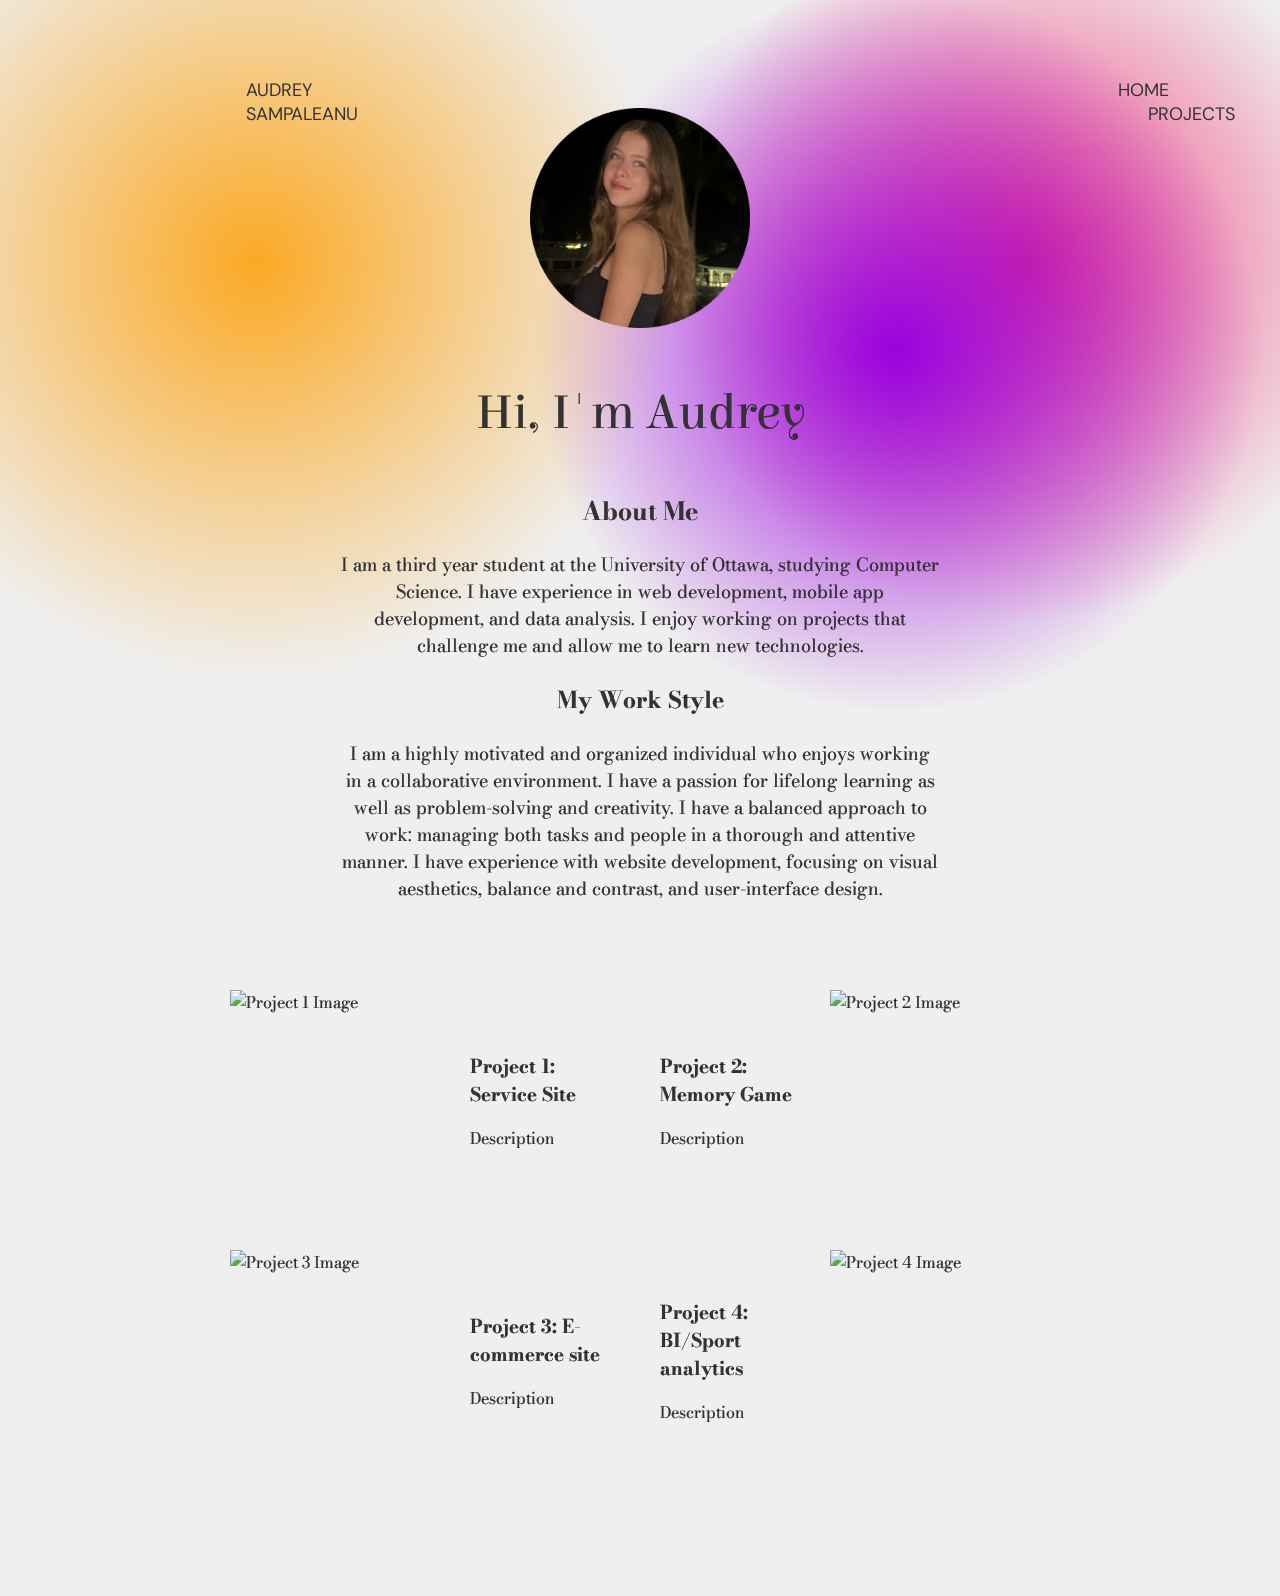
==== index.html @ d6be924e "Initial commit" ====
<!DOCTYPE html>
<html lang="en">
<head>
    <meta charset="UTF-8">
    <meta name="viewport" content="width=device-width, initial-scale=1.0">
    <title>My Portfolio</title>

    <link rel = "stylesheet" href = "./styles.css">
    
   <link rel="preconnect" href="https://fonts.googleapis.com">
<link rel="preconnect" href="https://fonts.gstatic.com" crossorigin>
<link href="https://fonts.googleapis.com/css2?family=DM+Sans:ital,opsz,wght@0,9..40,100..1000;1,9..40,100..1000&display=swap" rel="stylesheet">


<link rel="preconnect" href="https://fonts.googleapis.com">
<link rel="preconnect" href="https://fonts.gstatic.com" crossorigin>
<link href="https://fonts.googleapis.com/css2?family=Bodoni+Moda:ital,opsz,wght@0,6..96,400..900;1,6..96,400..900&display=swap" rel="stylesheet">

<link rel="preconnect" href="https://fonts.googleapis.com">
<link rel="preconnect" href="https://fonts.gstatic.com" crossorigin>
<link href="https://fonts.googleapis.com/css2?family=Elsie:wght@400;900&display=swap" rel="stylesheet">

</head>
<body >
    <header>
        
        <nav aria-label="Main navigation">
            <div class="nav-container">
                <span class="name">AUDREY SAMPALEANU</span>
                <div class="nav-links">
                    <a href="index.html" class = "home-link">HOME </a>
                    <a href = "projects.html" class = "proj-link"> PROJECTS</a>
                </div>
            </div>
        </nav>
        

    </header>


    <main>

    <div class = "welcome">
        <div class = "me">
            <img src = "./IMG_7438-modified.png" alt = "Picture of me" class = "profile-pic" height="220px" width="220px">
        <section>
            <div class = "welcome-text">
            <p style = "font-size: 50px;">Hi, I'm Audrey</p> 
            </div>

            <div class = "about-me" style = "width: 600px;">
            <h2 style="font-size: 25px;">About Me</h2>
            <p style = "font-size: 18px;" >I am a third year student at the University of Ottawa, studying Computer Science. I have experience in web development, mobile app development, and data analysis. I enjoy working on projects that challenge me and allow me to learn new technologies.</p>
            </div>
        </section>

        <section class = "work-style" style = "width: 600px;">
            <h3 style="font-size: 23px;">My Work Style</h3>
            <p style = "font-size: 18px;">I am a highly motivated and organized individual who enjoys working in a collaborative environment. I have a passion for lifelong learning as well as problem-solving and creativity. I have a balanced approach to work: managing both tasks and people in a thorough and attentive manner. I have experience with website development, focusing on visual aesthetics, balance and contrast, and user-interface design. </p>
        </section>

        </section>
      
        </div>

        <div class = "projects"> 

            <div class="project-one">
                <img src = "./imageplaceholder.jpg" alt = "Project 1 Image" class = "project-image" height="220px" width="220px">
                <section style="width: 150px;">
                <h3>Project 1: Service Site</h3>
                <p>Description</p>
                </section>
            </div>

            <div class="project-two">
                <section style="width: 150px;">
                <h3>Project 2: Memory Game </h3>
                <p>Description</p>
                </section>
                <img src = "./imageplaceholder.jpg" alt = "Project 2 Image" class = "project-image" height="220px" width="220px">

            </div>

            <div class="project-three">
                <img src = "./imageplaceholder.jpg" alt = "Project 3 Image" class = "project-image" height="220px" width="220px">
                <section style="width: 150px;">
                <h3>Project 3: E-commerce site </h3>
                <p>Description</p>
                </section>
            </div>

            <div class="project-four">
                <section style="width: 150px;">
                <h3>Project 4: BI/Sport analytics</h3>
                <p>Description</p>
                </section>
                <img src = "./imageplaceholder.jpg" alt = "Project 4 Image" class = "project-image" height="220px" width="220px">

        </div>


    <script src="https://cdn.jsdelivr.net/npm/bootstrap@5.3.8/dist/js/bootstrap.bundle.min.js" integrity="sha384-FKyoEForCGlyvwx9Hj09JcYn3nv7wiPVlz7YYwJrWVcXK/BmnVDxM+D2scQbITxI" crossorigin="anonymous"></script> 

    <footer>
    <p></p>
  </footer>
  
</body>
</html>
---- styles.css ----
html {
background:
radial-gradient(circle at 20% 30%, #fba924 0, transparent 35%),
radial-gradient(circle at 70% 40%, #9902df 0, transparent 35%),
radial-gradient(circle at 80% 30%, #f13a7a 0, transparent 30%),
#efefef;
    background-repeat: no-repeat;
    background-size: cover;
    color: #333;
}

header {
    display: flex;
    position: fixed;
    font-family: "DM Sans", sans-serif;
    height: 80px;
    top: 0;
    width: 100%;
    padding: 20px 60px;
    transition: background 0.3s ease;
    background: transparent;
    align-items: center;

    }

nav {
  display: flex;
  
}

.nav-container {
    position: fixed;
    display: flex;
    gap: 20px;
    margin: 18px;
    vertical-align: middle;
    font-size: 18px;
    
}

.nav-links {
    margin-left: 700px;
}

.me {
    align-items: center;
    text-align: center;
    margin-top: 40px;
}

.name{
    margin-left: 160px;
}

a {
    text-decoration: none;
    color: #333;
    transition: color 0.3s ease;
}

.home-link:hover {
  filter: brightness(250%);
}

.proj-link:hover {
  filter: brightness(250%);
}

.proj-link{
    margin-left: 30px;
}

.welcome-text {
font-family: "Elsie", serif;
  animation: fadeIn 2s forwards; 
  animation-delay: 0s;
}

body {
    overflow-x: hidden;
    overflow-y: auto;
}


main {
    font-family: "Bodoni Moda", serif;
    -webkit-text-stroke-width: 0.2px; 
    -webkit-text-stroke-color: black;
    display: flex;
    flex-direction: column;   
    align-items: center;
    justify-content: center;
    gap: 20px;
    
}

.welcome {
    margin-top: 60px;
    display: flex;
    flex-direction: column;
    align-items: center;
    gap: 20px;
    height: 800px;
    animation: fadeIn 2s forwards; 
    animation-delay: 0s;

}

@keyframes fadeIn {
  0% {
    opacity: 1;
    transform: scale(0.1);
  }
  100% {
    opacity: 1;
    transform: scale(1);  
  }
}


.welcome::-webkit-scrollbar {
  display: none;
}

.projects {
    margin-top: 50px;
    display: grid;
    grid-template-columns: repeat(auto-fit, minmax(300px, 1fr));
    gap: 40px;
    justify-items: center;

}

@keyframes fadeInLeft {
  0% {
    opacity: 0;
    transform: translateX(-50px);
  }
  100% {
    opacity: 1;
    transform: translateX(0); 
  }
}

@keyframes fadeInRight {
  0% {
    opacity: 0;
    transform: translateX(50px);
  }
  100% {
    opacity: 1;
    transform: translateX(0); 
  }
}

.project-one{
    grid-row: 1/2;
    grid-column: 1/2;
    display: flex;
    align-items: center;
    gap: 20px;
    animation-name: fadeInLeft;
    animation-duration: 1s;
    animation-timing-function: ease-out;
    animation-fill-mode: forwards;

    animation-timeline: view();
    animation-range: entry 20% cover 60%;
}

.project-two{
    grid-row: 1/2;
    grid-column: 2/3;
    display: flex;
    align-items: center;
    gap: 20px;
    animation-name: fadeInRight;
    animation-duration: 1s;
    animation-timing-function: ease-out;
    animation-fill-mode: forwards;
    animation-timeline: view();
    animation-range: entry 20% cover 60%;
}

.project-three{
     grid-row: 2/3;
    grid-column: 1/2;
    display: flex;
    align-items: center;
    gap: 20px;
    animation-name: fadeInLeft;
    animation-duration: 1s;
    animation-timing-function: ease-out;
    animation-fill-mode: forwards;

    animation-timeline: view();
    animation-range: entry 20% cover 40%;
}

.project-four{
    grid-row: 2/3;
    grid-column: 2/3;
    display: flex;
    align-items: center;
    gap: 20px;
    animation-name: fadeInRight;
    animation-duration: 1s;
    animation-timing-function: ease-out;
    animation-fill-mode: forwards;

    animation-timeline: view();
    animation-range: entry 20% cover 40%;
}

footer {
    margin-bottom: 70px;
}
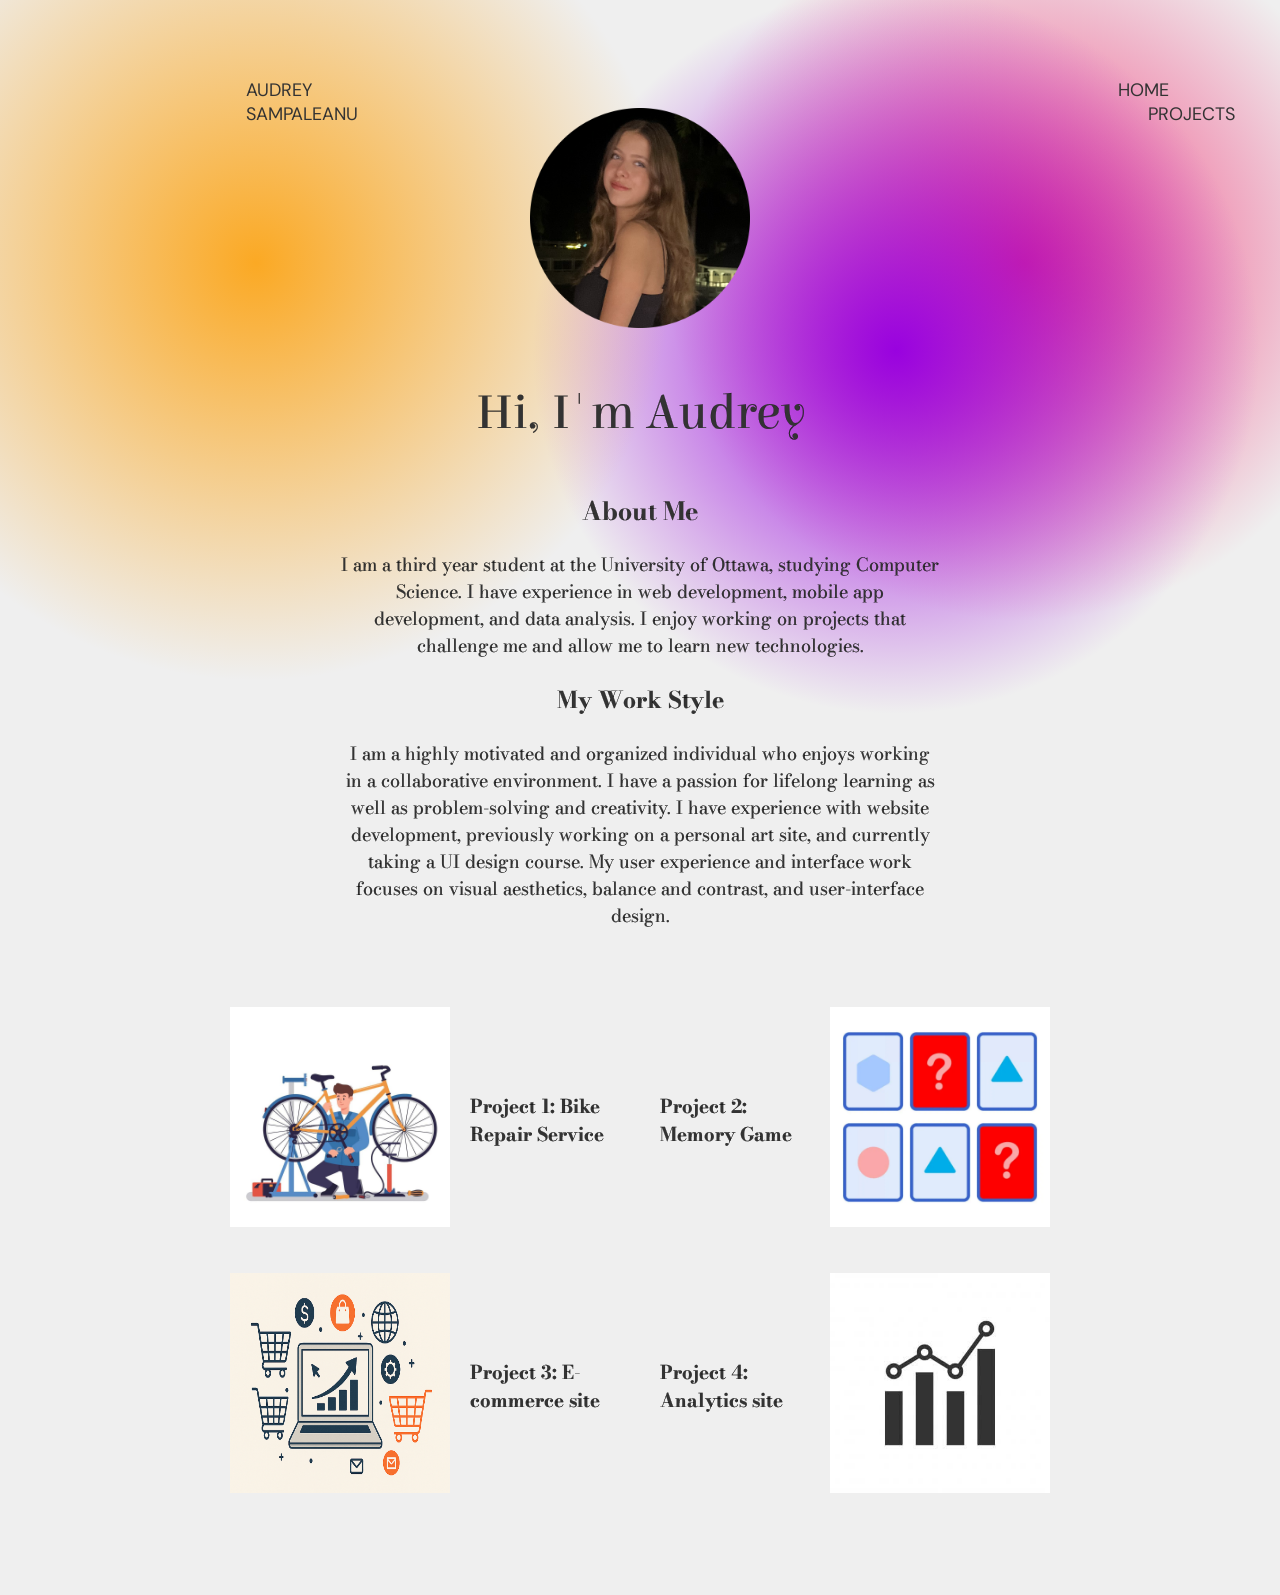
==== commit 14822095: "update 1" ====
--- a/index.html
+++ b/index.html
@@ -42,7 +42,7 @@
 
     <div class = "welcome">
         <div class = "me">
-            <img src = "./IMG_7438-modified.png" alt = "Picture of me" class = "profile-pic" height="220px" width="220px">
+            <img src = "./images/IMG_7438-modified.png" alt = "Picture of me" class = "profile-pic" height="220px" width="220px">
         <section>
             <div class = "welcome-text">
             <p style = "font-size: 50px;">Hi, I'm Audrey</p> 
@@ -56,7 +56,7 @@
 
         <section class = "work-style" style = "width: 600px;">
             <h3 style="font-size: 23px;">My Work Style</h3>
-            <p style = "font-size: 18px;">I am a highly motivated and organized individual who enjoys working in a collaborative environment. I have a passion for lifelong learning as well as problem-solving and creativity. I have a balanced approach to work: managing both tasks and people in a thorough and attentive manner. I have experience with website development, focusing on visual aesthetics, balance and contrast, and user-interface design. </p>
+            <p style = "font-size: 18px;">I am a highly motivated and organized individual who enjoys working in a collaborative environment. I have a passion for lifelong learning as well as problem-solving and creativity. I have experience with website development, previously working on a personal art site, and currently taking a UI design course. My user experience and interface work focuses on visual aesthetics, balance and contrast, and user-interface design. </p>
         </section>
 
         </section>
@@ -66,36 +66,43 @@
         <div class = "projects"> 
 
             <div class="project-one">
-                <img src = "./imageplaceholder.jpg" alt = "Project 1 Image" class = "project-image" height="220px" width="220px">
+                
+                <a class = "image-one" href="./projects/project1.html">
+                <img src = "./images/bike_repair.jpg" alt = "Project 1 Image" class = "project-image" height="220px" width="220px">
+                </a>
                 <section style="width: 150px;">
-                <h3>Project 1: Service Site</h3>
-                <p>Description</p>
+                <h3>Project 1: Bike Repair Service</h3>
                 </section>
             </div>
 
             <div class="project-two">
                 <section style="width: 150px;">
                 <h3>Project 2: Memory Game </h3>
-                <p>Description</p>
                 </section>
-                <img src = "./imageplaceholder.jpg" alt = "Project 2 Image" class = "project-image" height="220px" width="220px">
+                
+                <a class = "image-two" href="./projects/project2.html">
+                <img src = "./images/memorygame.webp" alt = "Project 2 Image" class = "project-image" height="220px" width="220px">
+                </a>
 
             </div>
 
             <div class="project-three">
-                <img src = "./imageplaceholder.jpg" alt = "Project 3 Image" class = "project-image" height="220px" width="220px">
+                <a class = "image-three" href="./projects/project3.html">
+                <img src = "./images/ecommerce.png" alt = "Project 3 Image" class = "project-image" height="220px" width="220px">
+                </a>
+                
                 <section style="width: 150px;">
                 <h3>Project 3: E-commerce site </h3>
-                <p>Description</p>
                 </section>
             </div>
 
             <div class="project-four">
                 <section style="width: 150px;">
-                <h3>Project 4: BI/Sport analytics</h3>
-                <p>Description</p>
+                <h3>Project 4: Analytics site</h3>
                 </section>
-                <img src = "./imageplaceholder.jpg" alt = "Project 4 Image" class = "project-image" height="220px" width="220px">
+                <a class = "image-four" href="./projects/project4.html">
+                <img src = "./images/analytics.jpg" alt = "Project 4 Image" class = "project-image" height="220px" width="220px">
+                </a>
 
         </div>
 
--- a/styles.css
+++ b/styles.css
@@ -109,7 +109,7 @@
 @keyframes fadeIn {
   0% {
     opacity: 1;
-    transform: scale(0.1);
+    transform: scale(0.45);
   }
   100% {
     opacity: 1;
@@ -123,7 +123,7 @@
 }
 
 .projects {
-    margin-top: 50px;
+    margin-top: 40px;
     display: grid;
     grid-template-columns: repeat(auto-fit, minmax(300px, 1fr));
     gap: 40px;
@@ -213,5 +213,5 @@
 }
 
 footer {
-    margin-bottom: 70px;
-}
+    margin-bottom: 40px;
+}
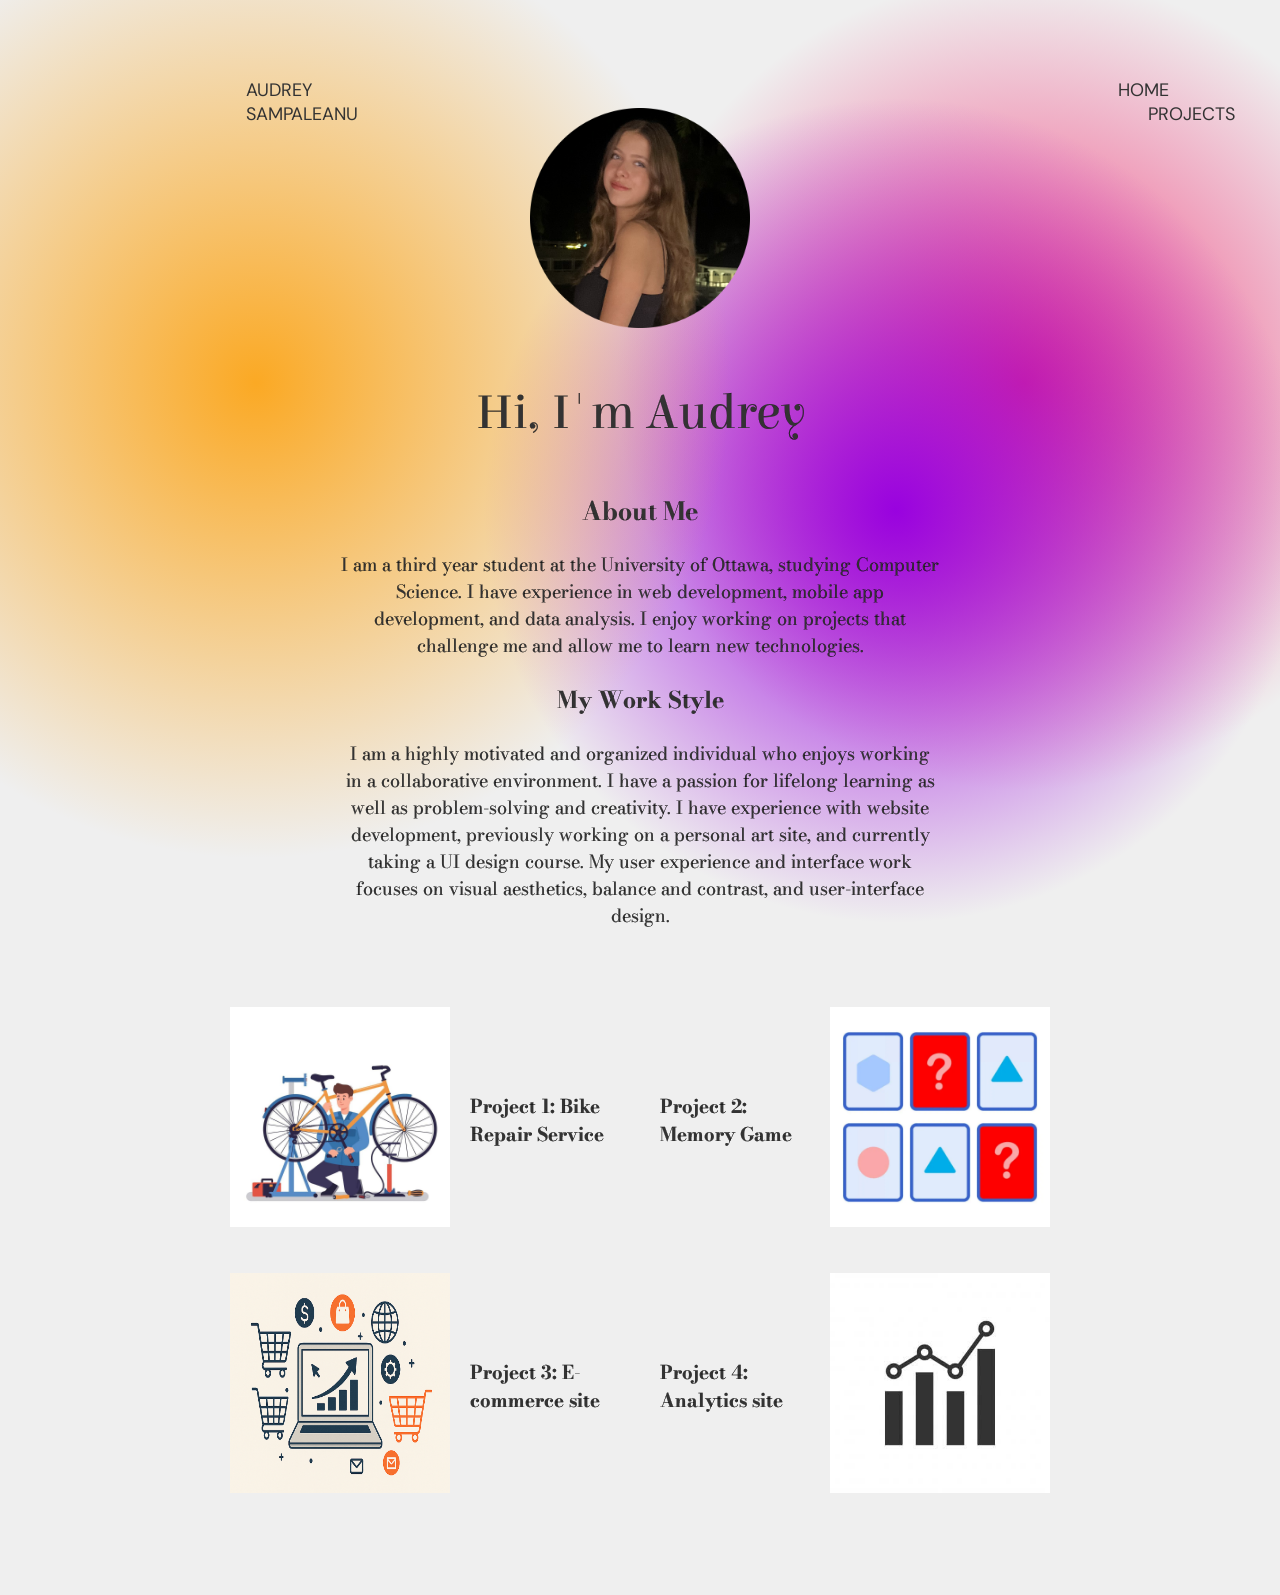
==== commit 626bb6bd: "update 2" ====
--- a/index.html
+++ b/index.html
@@ -19,6 +19,7 @@
 <link rel="preconnect" href="https://fonts.googleapis.com">
 <link rel="preconnect" href="https://fonts.gstatic.com" crossorigin>
 <link href="https://fonts.googleapis.com/css2?family=Elsie:wght@400;900&display=swap" rel="stylesheet">
+
 
 </head>
 <body >
@@ -59,7 +60,6 @@
             <p style = "font-size: 18px;">I am a highly motivated and organized individual who enjoys working in a collaborative environment. I have a passion for lifelong learning as well as problem-solving and creativity. I have experience with website development, previously working on a personal art site, and currently taking a UI design course. My user experience and interface work focuses on visual aesthetics, balance and contrast, and user-interface design. </p>
         </section>
 
-        </section>
       
         </div>
 
--- a/styles.css
+++ b/styles.css
@@ -100,7 +100,7 @@
     flex-direction: column;
     align-items: center;
     gap: 20px;
-    height: 800px;
+    height: 1200px;
     animation: fadeIn 2s forwards; 
     animation-delay: 0s;
 
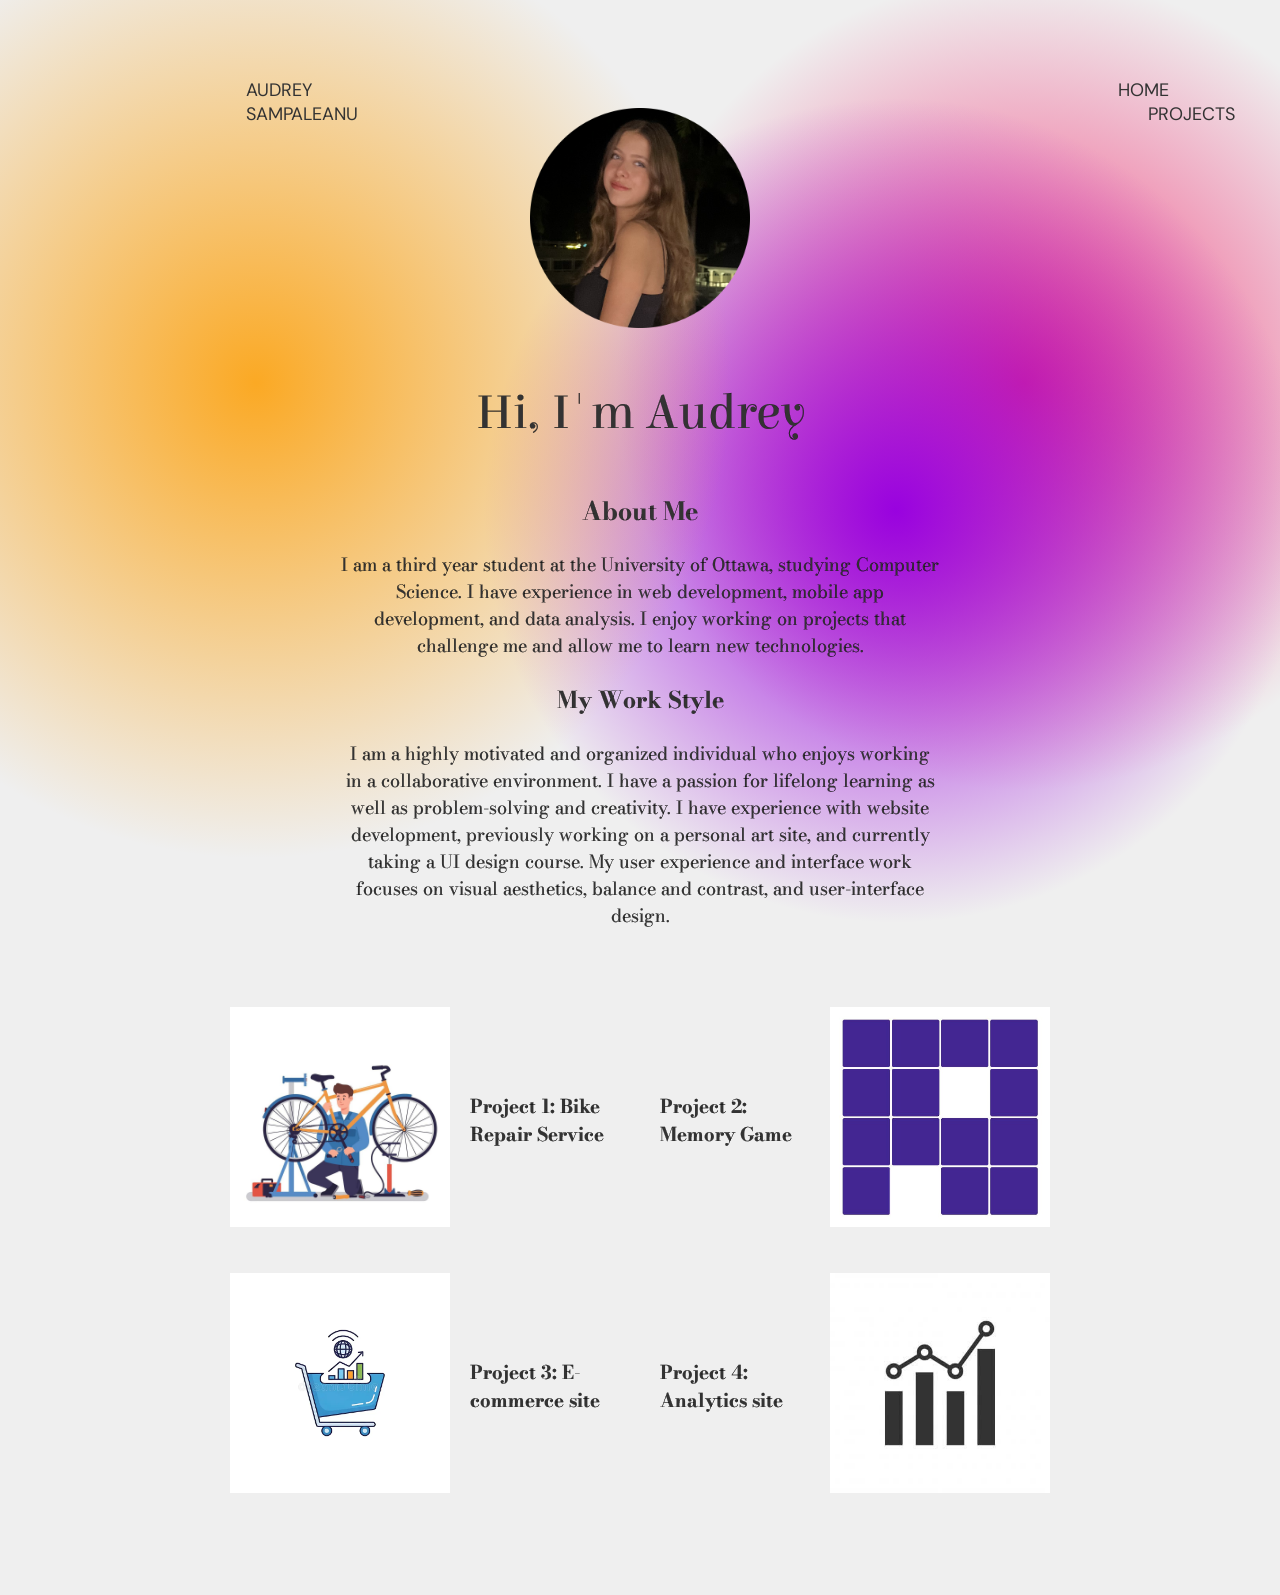
==== commit 4397c2c8: "update 3" ====
--- a/index.html
+++ b/index.html
@@ -81,14 +81,14 @@
                 </section>
                 
                 <a class = "image-two" href="./projects/project2.html">
-                <img src = "./images/memorygame.webp" alt = "Project 2 Image" class = "project-image" height="220px" width="220px">
+                <img src = "./images/game.jpg" alt = "Project 2 Image" class = "project-image" height="220px" width="220px">
                 </a>
 
             </div>
 
             <div class="project-three">
                 <a class = "image-three" href="./projects/project3.html">
-                <img src = "./images/ecommerce.png" alt = "Project 3 Image" class = "project-image" height="220px" width="220px">
+                <img src = "./images/e-commerce.webp" alt = "Project 3 Image" class = "project-image" height="220px" width="220px">
                 </a>
                 
                 <section style="width: 150px;">
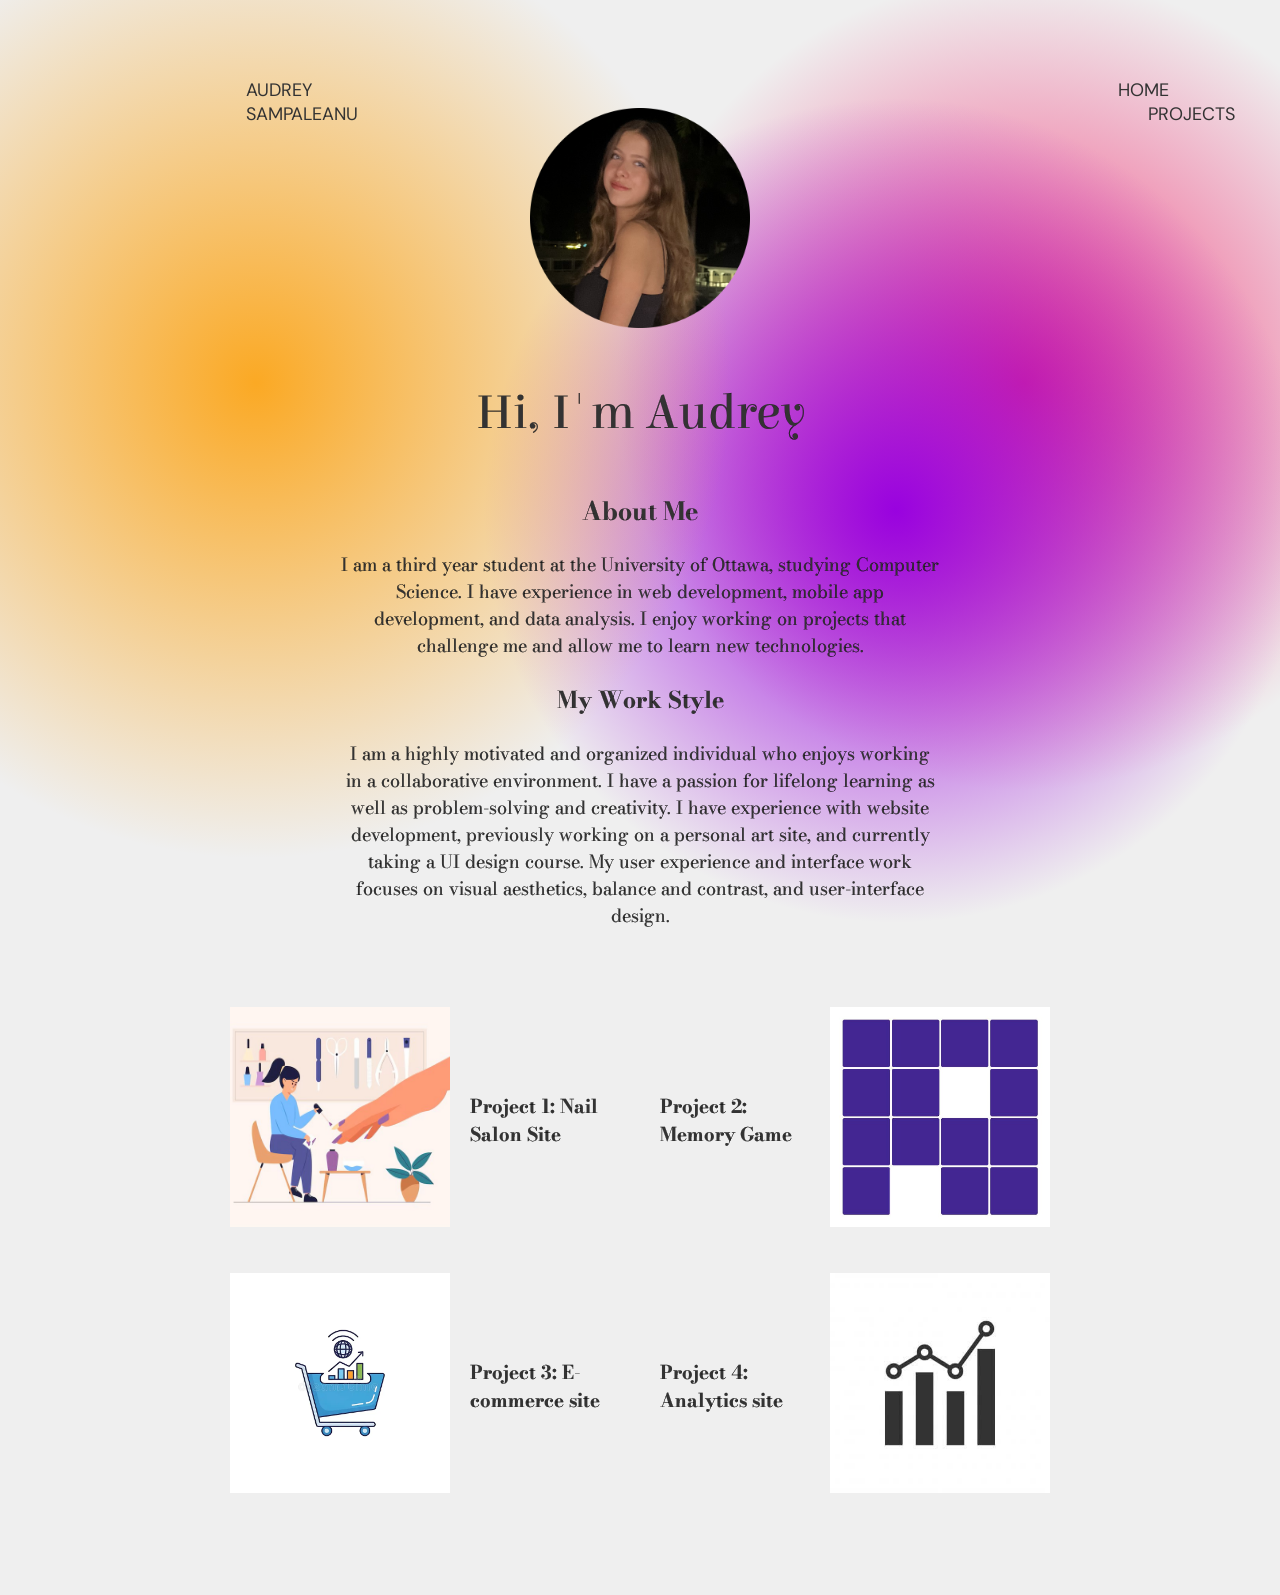
==== commit ba5c1897: "Updated with service site" ====
--- a/index.html
+++ b/index.html
@@ -67,11 +67,11 @@
 
             <div class="project-one">
                 
-                <a class = "image-one" href="./projects/project1.html">
-                <img src = "./images/bike_repair.jpg" alt = "Project 1 Image" class = "project-image" height="220px" width="220px">
+                <a class = "image-one" href="https://lotusnailsalon.netlify.app/" target="_blank">
+                <img src = "./images/manicure.jpg" alt = "Project 1 Image" class = "project-image" height="220px" width="220px">
                 </a>
                 <section style="width: 150px;">
-                <h3>Project 1: Bike Repair Service</h3>
+                <h3>Project 1: Nail Salon Site</h3>
                 </section>
             </div>
 
